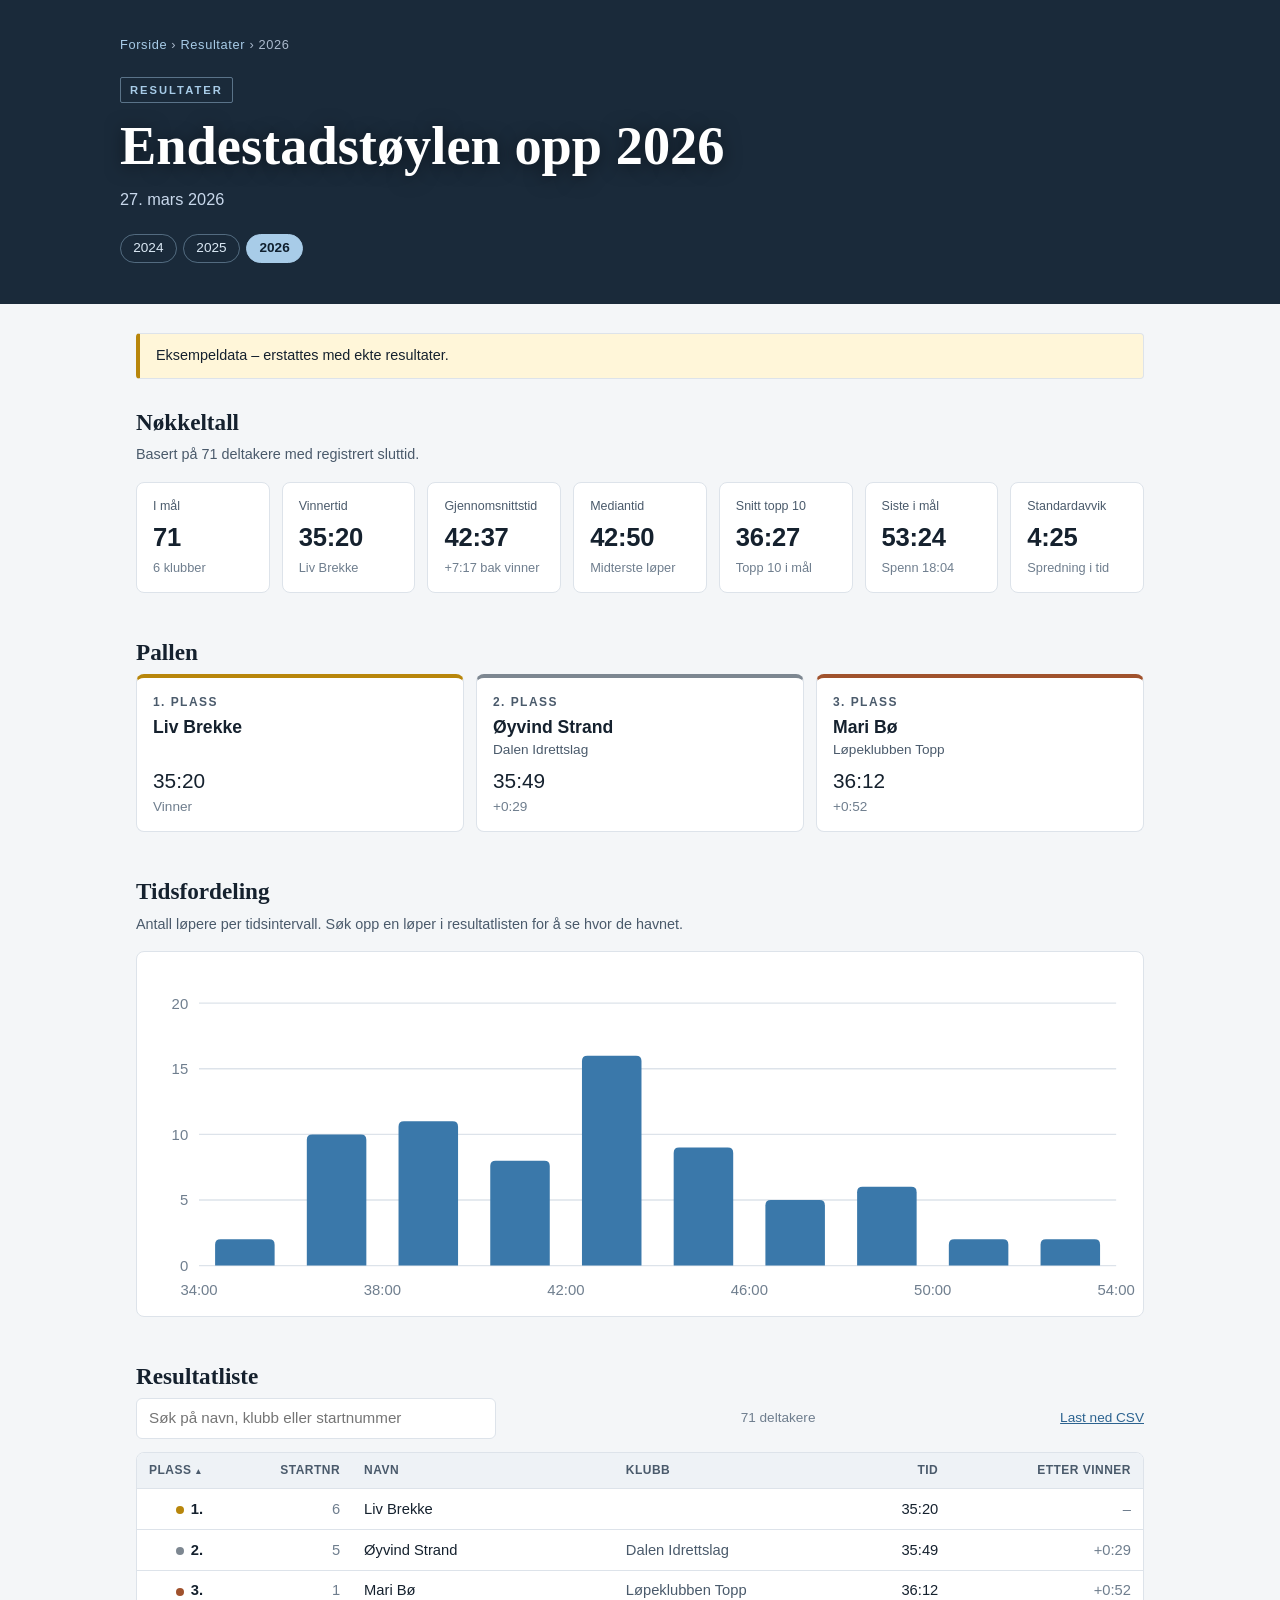
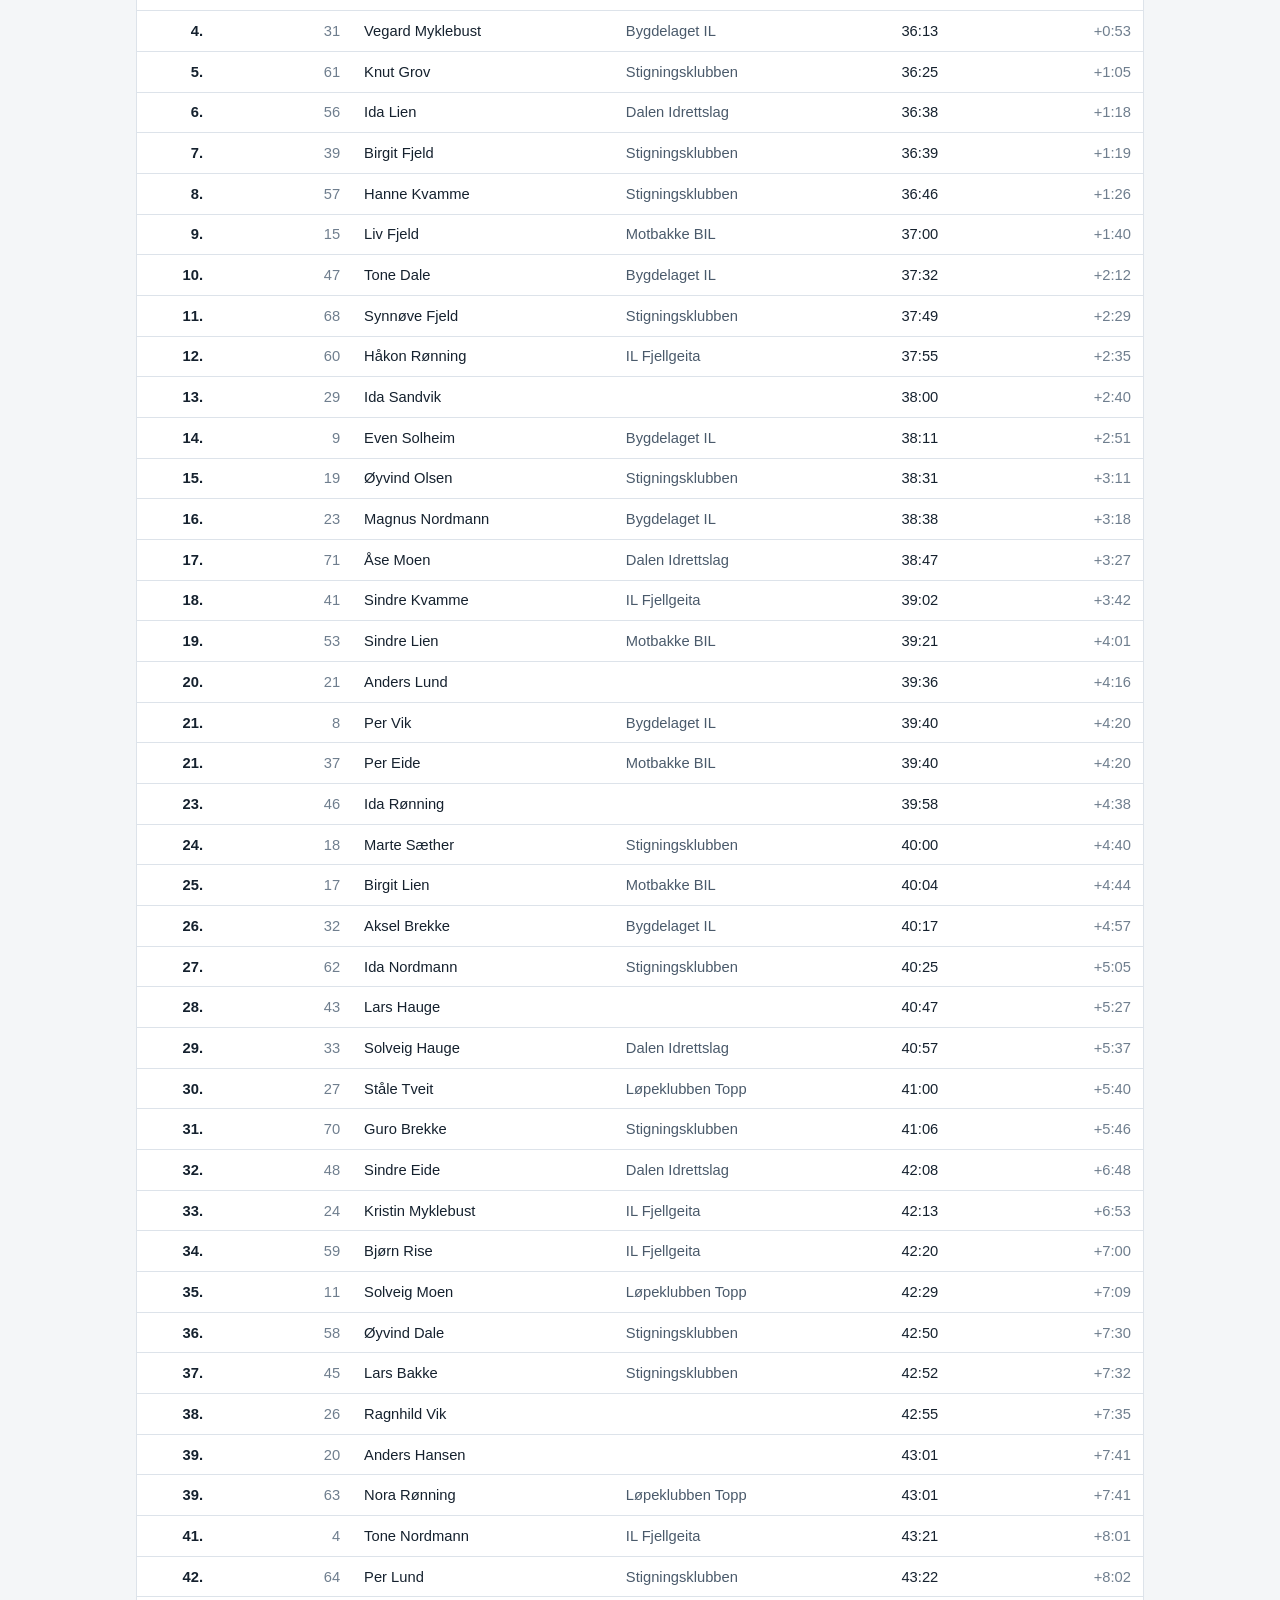
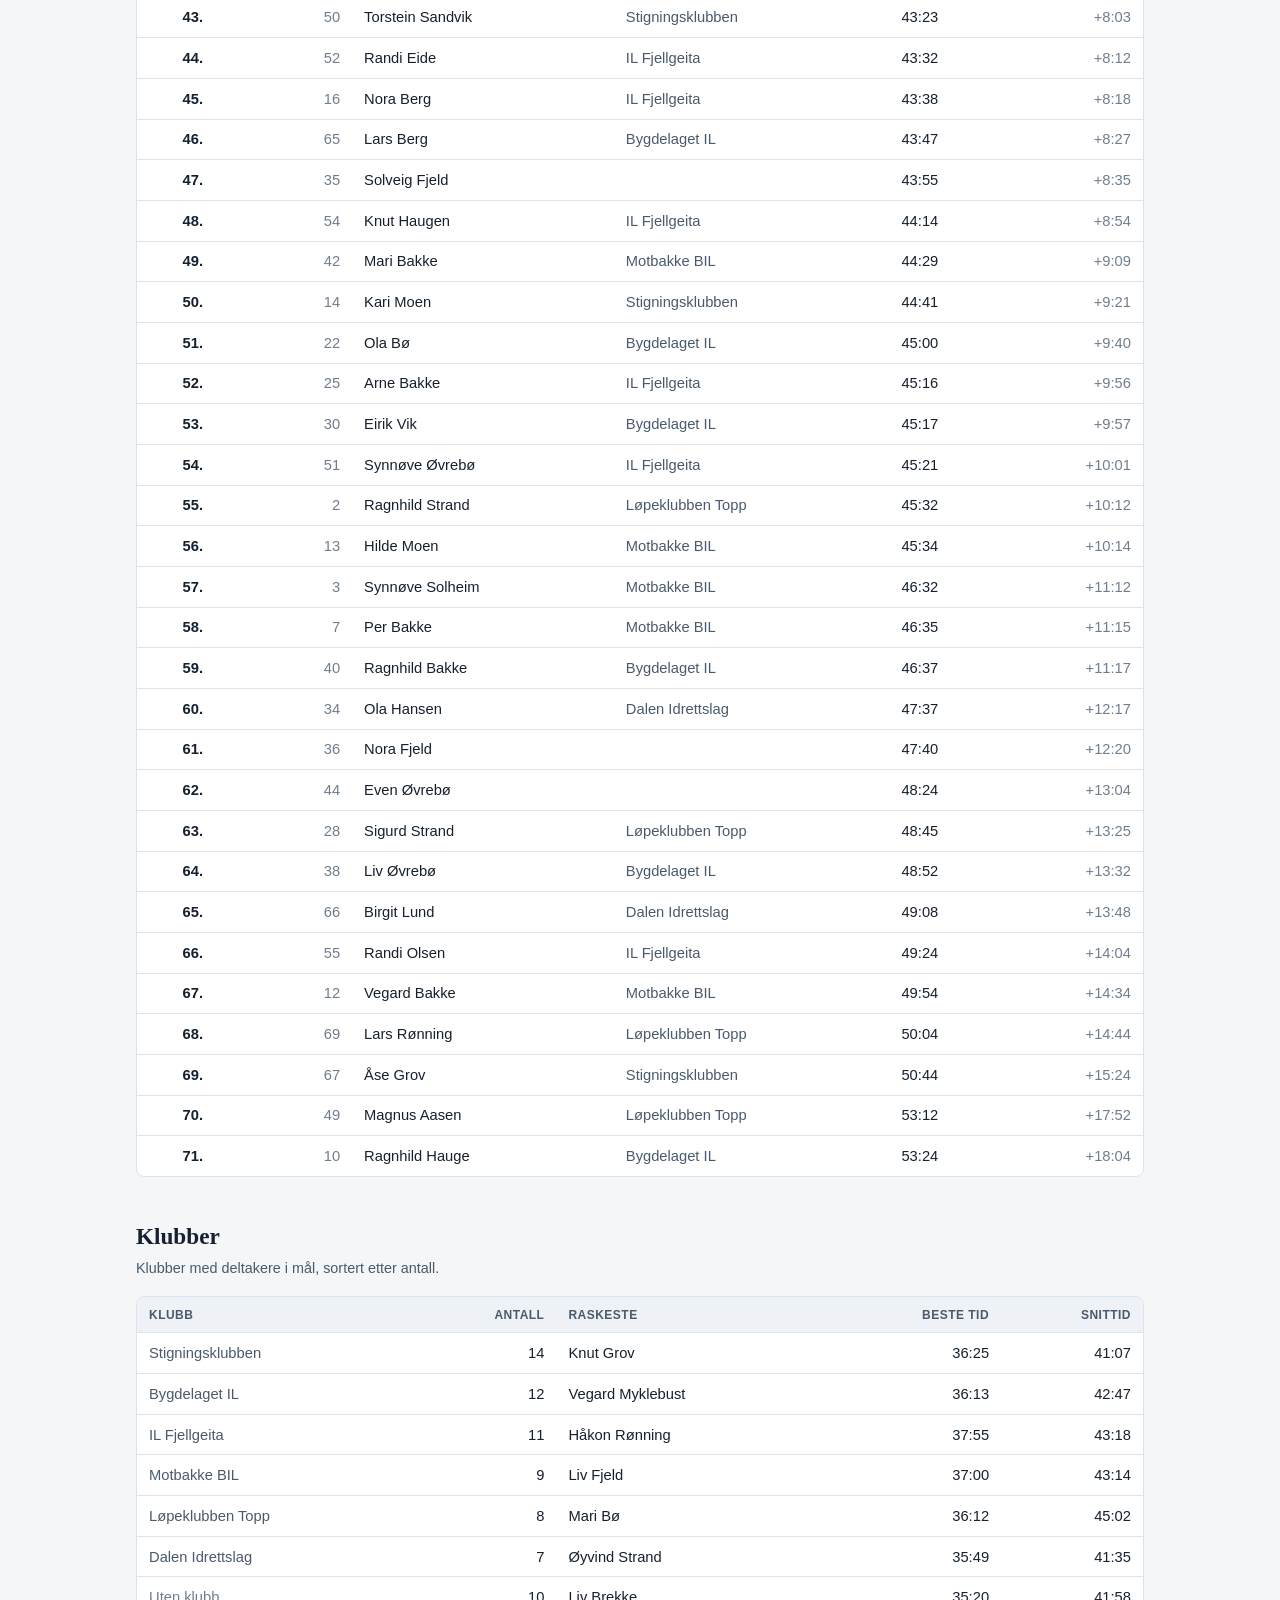
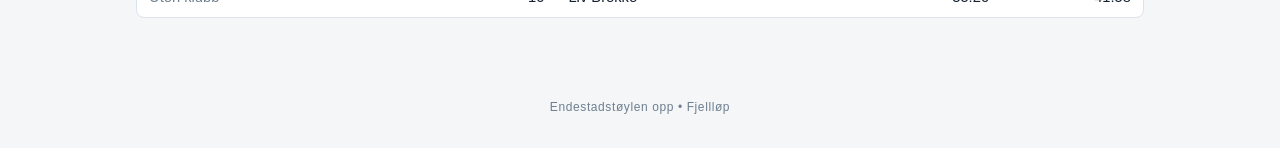
==== lop.html @ 448d1729 "Add results pages for previous races - resultater.html: overview of past races with course record, y" ====
<!DOCTYPE html>
<html lang="no">
<head>
  <meta charset="UTF-8" />
  <meta name="viewport" content="width=device-width, initial-scale=1.0" />
  <title>Resultater – Endestadstøylen opp</title>
  <link rel="stylesheet" href="assets/results.css" />
</head>
<body>

<header class="page-header">
  <div class="inner">
    <nav class="crumbs" aria-label="Brødsmuler">
      <a href="./">Forside</a> &rsaquo; <a href="resultater.html">Resultater</a> &rsaquo; <span id="crumb-year">…</span>
    </nav>
    <span class="badge">Resultater</span>
    <h1 id="race-title">Endestadstøylen opp</h1>
    <p class="lead" id="race-lead"></p>
    <nav class="year-nav" id="year-nav" aria-label="Velg år"></nav>
  </div>
</header>

<main id="main">
  <p class="loading">Laster resultater…</p>
</main>

<footer>Endestadstøylen opp &bull; Fjellløp</footer>

<script src="assets/results.js"></script>
<script>
(function () {
  'use strict';
  var R = Results, esc = R.esc;
  var main = document.getElementById('main');

  var params = new URLSearchParams(location.search);
  var wantedYear = params.get('ar');

  R.loadRaceIndex().then(function (races) {
    if (!races.length) throw new Error('Ingen løp er registrert i results/lop.csv.');

    // Uten gyldig ?ar= vises siste løp
    var race = races.filter(function (r) { return r.year === wantedYear; })[0] || races[0];
    renderHeader(race, races);

    return R.loadRace(race).then(function (data) { render(race, data); });
  }).catch(function (err) {
    main.innerHTML = '<div class="error"><strong>Kunne ikke vise resultatene.</strong><br>' + esc(err.message) + '</div>';
  });

  function renderHeader(race, races) {
    document.title = 'Resultater ' + race.year + ' – Endestadstøylen opp';
    document.getElementById('crumb-year').textContent = race.year;
    document.getElementById('race-title').textContent = 'Endestadstøylen opp ' + race.year;

    var lead = [R.formatDate(race.date)];
    if (race.distanceKm) lead.push(R.formatNumber(race.distanceKm, 1) + ' km');
    if (race.climbM) lead.push(R.formatNumber(race.climbM) + ' høydemeter');
    document.getElementById('race-lead').textContent = lead.filter(Boolean).join(' · ');

    document.getElementById('year-nav').innerHTML = races.slice().reverse().map(function (r) {
      return '<a href="lop.html?ar=' + encodeURIComponent(r.year) + '"' +
        (r === race ? ' aria-current="page"' : '') + '>' + esc(r.year) + '</a>';
    }).join('');
  }

  function render(race, data) {
    var s = data.stats, d = data.decimals;
    var html = '';

    if (race.note) html += '<p class="notice">' + esc(race.note) + '</p>';

    if (!data.finishers.length) {
      main.innerHTML = html + '<p class="error">Ingen gyldige sluttider funnet i ' + esc(race.file) + '.</p>';
      return;
    }

    /* Nøkkeltall */
    var tiles = [
      { label: 'I mål', value: R.formatNumber(s.finishers),
        detail: s.notFinished ? s.notFinished + ' ikke fullført' : s.clubs + ' klubber' },
      { label: 'Vinnertid', value: R.formatTime(s.fastest, d), detail: s.winner.name },
      { label: 'Gjennomsnittstid', value: R.formatTime(s.mean, 0),
        detail: race.distanceKm ? R.formatPace(s.mean, race.distanceKm) : '+' + R.formatTime(s.mean - s.fastest) + ' bak vinner' },
      { label: 'Mediantid', value: R.formatTime(s.median, 0), detail: 'Midterste løper' },
      { label: 'Snitt topp 10', value: R.formatTime(s.top10Mean, 0),
        detail: 'Topp ' + Math.min(10, s.finishers) + ' i mål' },
      { label: 'Siste i mål', value: R.formatTime(s.slowest, d),
        detail: 'Spenn ' + R.formatTime(s.slowest - s.fastest) }
    ];
    if (s.stdDev != null) {
      tiles.push({ label: 'Standardavvik', value: R.formatTime(s.stdDev, 0), detail: 'Spredning i tid' });
    }
    if (race.distanceKm) {
      tiles.push({ label: 'Vinnertempo', value: R.formatPace(s.fastest, race.distanceKm).replace(' /km', ''), detail: 'min per km' });
    }

    html += '<section aria-labelledby="h-stats"><h2 id="h-stats">Nøkkeltall</h2>' +
      '<p class="section-sub">Basert på ' + s.finishers + ' deltakere med registrert sluttid.</p>' +
      '<div class="tiles">' + tiles.map(function (t) {
        return '<div class="tile"><div class="tile-label">' + esc(t.label) + '</div>' +
          '<div class="tile-value">' + esc(t.value) + '</div>' +
          '<div class="tile-detail" title="' + esc(t.detail) + '">' + esc(t.detail) + '</div></div>';
      }).join('') + '</div></section>';

    /* Pallen */
    var podium = data.finishers.filter(function (f) { return f.place <= 3; });
    html += '<section aria-labelledby="h-podium"><h2 id="h-podium">Pallen</h2>' +
      '<div class="podium">' + podium.map(function (f) {
        return '<div class="podium-card medal-' + f.place + '">' +
          '<div class="pos">' + f.place + '. plass</div>' +
          '<div class="who">' + esc(f.name) + '</div>' +
          '<div class="club">' + (esc(f.club) || '&nbsp;') + '</div>' +
          '<div class="time">' + R.formatTime(f.seconds, d) + '</div>' +
          '<div class="gap">' + (f.gap ? R.formatGap(f.gap, d) : 'Vinner') + '</div></div>';
      }).join('') + '</div></section>';

    /* Tidsfordeling */
    html += '<section aria-labelledby="h-dist"><h2 id="h-dist">Tidsfordeling</h2>' +
      '<p class="section-sub">Antall løpere per tidsintervall. Søk opp en løper i resultatlisten for å se hvor de havnet.</p>' +
      '<div class="chart-card" id="chart"></div></section>';

    /* Resultatliste */
    var paceCol = !!race.distanceKm;
    html += '<section aria-labelledby="h-results"><h2 id="h-results">Resultatliste</h2>' +
      '<div class="toolbar">' +
        '<input type="search" class="search" id="search" placeholder="Søk på navn, klubb eller startnummer" aria-label="Søk i resultatlisten">' +
        '<span class="count" id="count"></span>' +
        '<a class="download" href="' + esc(race.file) + '" download>Last ned CSV</a>' +
      '</div>' +
      '<div class="table-wrap"><table id="results-table"><thead><tr>' +
        th('place', 'Plass', 'num') +
        th('bib', 'Startnr', 'num hide-sm') +
        th('name', 'Navn') +
        th('club', 'Klubb') +
        th('seconds', 'Tid', 'num') +
        '<th class="num hide-sm" scope="col">Etter vinner</th>' +
        (paceCol ? '<th class="num hide-sm" scope="col">Tempo</th>' : '') +
      '</tr></thead><tbody></tbody></table></div></section>';

    /* Klubber */
    var clubs = data.clubs.filter(function (c) { return c.club; });
    if (clubs.length) {
      html += '<section aria-labelledby="h-clubs"><h2 id="h-clubs">Klubber</h2>' +
        '<p class="section-sub">Klubber med deltakere i mål, sortert etter antall.</p>' +
        '<div class="table-wrap"><table><thead><tr>' +
          '<th scope="col">Klubb</th><th class="num" scope="col">Antall</th>' +
          '<th scope="col" class="hide-sm">Raskeste</th><th class="num" scope="col">Beste tid</th>' +
          '<th class="num hide-sm" scope="col">Snittid</th>' +
        '</tr></thead><tbody>' + data.clubs.map(function (c) {
          return '<tr><td class="club">' + (c.club ? esc(c.club) : '<span class="muted">Uten klubb</span>') + '</td>' +
            '<td class="num">' + c.count + '</td>' +
            '<td class="hide-sm">' + esc(c.bestName) + '</td>' +
            '<td class="num">' + R.formatTime(c.best, d) + '</td>' +
            '<td class="num hide-sm">' + R.formatTime(c.mean, 0) + '</td></tr>';
        }).join('') + '</tbody></table></div></section>';
    }

    main.innerHTML = html;

    var chart = drawHistogram(document.getElementById('chart'), data);
    setupTable(data, paceCol ? race.distanceKm : null, chart);
  }

  function th(key, label, cls) {
    return '<th scope="col" data-sort="' + key + '"' + (cls ? ' class="' + cls + '"' : '') +
      (key === 'place' ? ' aria-sort="ascending"' : '') + '><button type="button">' + label + '</button></th>';
  }

  /* ── Resultattabell med søk og sortering ── */
  function setupTable(data, km, chart) {
    var table = document.getElementById('results-table');
    var tbody = table.querySelector('tbody');
    var search = document.getElementById('search');
    var count = document.getElementById('count');
    var d = data.decimals;
    var sortKey = 'place', sortDir = 1;

    var all = data.finishers.concat(data.others);

    function compare(a, b) {
      // Ikke fullførte havner alltid nederst
      if (!a.place !== !b.place) return a.place ? -1 : 1;
      var va = a[sortKey], vb = b[sortKey];
      if (sortKey === 'bib') { va = parseInt(va, 10) || Infinity; vb = parseInt(vb, 10) || Infinity; }
      if (typeof va === 'string') return sortDir * va.localeCompare(vb, 'nb');
      if (va == null) return 1;
      if (vb == null) return -1;
      return sortDir * (va - vb) || (a.place - b.place);
    }

    function row(f) {
      var finished = f.place != null;
      var cls = finished ? (f.place <= 3 ? 'top3 medal-' + f.place : '') : 'dnf';
      return '<tr class="' + cls + '">' +
        '<td class="num place">' + (finished ? f.place + '.' : '–') + '</td>' +
        '<td class="num hide-sm muted">' + esc(f.bib) + '</td>' +
        '<td class="name">' + esc(f.name) + '</td>' +
        '<td class="club">' + esc(f.club) + '</td>' +
        '<td class="num">' + (finished ? R.formatTime(f.seconds, d) : esc(f.status)) + '</td>' +
        '<td class="num hide-sm muted">' + (finished ? R.formatGap(f.gap, d) : '') + '</td>' +
        (km ? '<td class="num hide-sm muted">' + (finished ? R.formatPace(f.seconds, km) : '') + '</td>' : '') +
        '</tr>';
    }

    function update() {
      var q = search.value.trim().toLowerCase();
      var rows = all.filter(function (f) {
        return !q || f.name.toLowerCase().indexOf(q) >= 0 ||
          f.club.toLowerCase().indexOf(q) >= 0 || f.bib.toLowerCase() === q;
      }).sort(compare);

      tbody.innerHTML = rows.length ? rows.map(row).join('') :
        '<tr class="empty-row"><td colspan="' + (km ? 7 : 6) + '">Ingen treff på «' + esc(search.value) + '»</td></tr>';
      count.textContent = q ? rows.length + ' av ' + all.length + ' deltakere' : all.length + ' deltakere';

      // Marker løperen i histogrammet når søket treffer én person i mål
      var hit = rows.filter(function (f) { return f.place != null; });
      chart.mark(q && hit.length === 1 ? hit[0] : null);
    }

    table.querySelectorAll('th[data-sort] button').forEach(function (btn) {
      btn.addEventListener('click', function () {
        var key = btn.parentNode.getAttribute('data-sort');
        sortDir = key === sortKey ? -sortDir : 1;
        sortKey = key;
        table.querySelectorAll('th[data-sort]').forEach(function (h) { h.removeAttribute('aria-sort'); });
        btn.parentNode.setAttribute('aria-sort', sortDir === 1 ? 'ascending' : 'descending');
        update();
      });
    });
    search.addEventListener('input', update);
    update();
  }

  /* ── Histogram (inline SVG) ── */
  function drawHistogram(container, data) {
    var times = data.finishers.map(function (f) { return f.seconds; });
    var h = R.histogram(times);
    var bins = h.bins;

    // Tegn i faktisk bredde, så teksten har lesbar størrelse også på mobil
    var W = Math.max(300, Math.min(720, container.clientWidth - 32));
    var H = W < 500 ? 200 : 250, m = { top: 26, right: 8, bottom: 30, left: 34 };
    var pw = W - m.left - m.right, ph = H - m.top - m.bottom;
    var maxCount = Math.max.apply(null, bins.map(function (b) { return b.count; }));

    // Runde y-verdier
    var step = maxCount <= 5 ? 1 : maxCount <= 12 ? 2 : maxCount <= 30 ? 5 : 10;
    var yMax = Math.ceil(maxCount / step) * step;
    var band = pw / bins.length;
    var barW = Math.max(4, Math.min(band - 2, 44));
    var x0 = h.bins[0].from, x1 = h.bins[bins.length - 1].to;

    function y(v) { return m.top + ph - (v / yMax) * ph; }
    function xTime(t) { return m.left + ((t - x0) / (x1 - x0)) * pw; }

    var svg = '<svg viewBox="0 0 ' + W + ' ' + H + '" role="img" aria-label="Histogram over sluttider">';
    svg += '<g class="grid">';
    for (var v = 0; v <= yMax; v += step) {
      svg += '<line x1="' + m.left + '" x2="' + (W - m.right) + '" y1="' + y(v) + '" y2="' + y(v) + '"/>';
    }
    svg += '</g><g class="axis">';
    for (v = 0; v <= yMax; v += step) {
      svg += '<text x="' + (m.left - 8) + '" y="' + (y(v) + 4) + '" text-anchor="end">' + v + '</text>';
    }
    // Hver n-te grense på x-aksen, så etikettene ikke kolliderer
    var every = Math.ceil(bins.length / (W < 500 ? 4 : 8));
    for (var i = 0; i <= bins.length; i += every) {
      var t = x0 + i * h.width;
      svg += '<text x="' + xTime(t) + '" y="' + (H - 8) + '" text-anchor="middle">' + R.formatTime(t) + '</text>';
    }
    svg += '</g><g>';

    bins.forEach(function (b, idx) {
      var cx = m.left + band * idx + band / 2;
      var bx = cx - barW / 2;
      var hitAttrs = 'class="hit" x="' + (m.left + band * idx) + '" y="' + m.top + '" width="' + band + '" height="' + ph + '"' +
        ' data-idx="' + idx + '" tabindex="0" aria-label="' + R.formatTime(b.from) + '–' + R.formatTime(b.to) + ': ' + b.count + ' løpere"';
      var bar = '';
      if (b.count) {
        var top = y(b.count), bottom = y(0), r = Math.min(4, barW / 2, bottom - top);
        bar = '<path class="bar" data-idx="' + idx + '" d="M' + bx + ',' + bottom + 'V' + (top + r) +
          'Q' + bx + ',' + top + ' ' + (bx + r) + ',' + top + 'H' + (bx + barW - r) +
          'Q' + (bx + barW) + ',' + top + ' ' + (bx + barW) + ',' + (top + r) + 'V' + bottom + 'Z"/>';
      }
      svg += '<rect ' + hitAttrs + '/>' + bar;
    });
    svg += '</g><g id="marker"></g></svg><div class="tooltip" id="tip"></div>';
    container.innerHTML = svg;

    var svgEl = container.querySelector('svg');
    var tip = container.querySelector('#tip');

    function showTip(el) {
      var b = bins[+el.getAttribute('data-idx')];
      var bar = container.querySelector('.bar[data-idx="' + el.getAttribute('data-idx') + '"]');
      container.querySelectorAll('.bar.active').forEach(function (a) { a.classList.remove('active'); });
      if (bar) bar.classList.add('active');
      var svgBox = svgEl.getBoundingClientRect(), boxC = container.getBoundingClientRect();
      var scale = svgBox.width / W;
      var idx = +el.getAttribute('data-idx');
      tip.style.left = (svgBox.left - boxC.left + (m.left + band * idx + band / 2) * scale) + 'px';
      tip.style.top = (svgBox.top - boxC.top + y(b.count) * scale) + 'px';
      tip.innerHTML = '<strong>' + b.count + ' løper' + (b.count === 1 ? '' : 'e') + '</strong> · ' +
        R.formatTime(b.from) + '–' + R.formatTime(b.to);
      tip.classList.add('show');
    }
    function hideTip() {
      tip.classList.remove('show');
      container.querySelectorAll('.bar.active').forEach(function (a) { a.classList.remove('active'); });
    }
    container.querySelectorAll('.hit').forEach(function (el) {
      el.addEventListener('mouseenter', function () { showTip(el); });
      el.addEventListener('focus', function () { showTip(el); });
      el.addEventListener('mouseleave', hideTip);
      el.addEventListener('blur', hideTip);
    });

    return {
      mark: function (runner) {
        var g = container.querySelector('#marker');
        if (!runner) { g.innerHTML = ''; return; }
        var x = xTime(runner.seconds);
        var anchor = x > W / 2 ? 'end' : 'start';
        var dx = anchor === 'end' ? -6 : 6;
        g.innerHTML = '<line class="you" x1="' + x + '" x2="' + x + '" y1="' + (m.top - 14) + '" y2="' + (m.top + ph) + '"/>' +
          '<text class="you-label" x="' + (x + dx) + '" y="' + (m.top - 4) + '" text-anchor="' + anchor + '">' +
          esc(runner.name) + ' – ' + R.formatTime(runner.seconds, data.decimals) + ' (' + runner.place + '.)</text>';
      }
    };
  }
})();
</script>
</body>
</html>
---- assets/results.css ----
/* Endestadstøylen opp – stil for resultatsidene */

:root {
  --bg: #f4f6f8;
  --surface: #ffffff;
  --surface-2: #eef2f6;
  --border: #dde3ea;
  --ink: #15212e;
  --ink-2: #4a5a6b;
  --ink-3: #6f7e8e;
  --accent: #2c6390;
  --accent-soft: #e3edf6;
  --bar: #3a78aa;
  --bar-hover: #1f5580;
  --highlight: #fff6d9;
  --gold: #b8860b;
  --silver: #7d8791;
  --bronze: #a0522d;
  --header-bg: #1a2a3a;
  --sans: 'Helvetica Neue', Arial, sans-serif;
  --serif: Georgia, 'Times New Roman', serif;
}

@media (prefers-color-scheme: dark) {
  :root:not([data-theme="light"]) {
    --bg: #0f1822;
    --surface: #16222f;
    --surface-2: #1c2a39;
    --border: #2a3a4b;
    --ink: #e8eef5;
    --ink-2: #aebccb;
    --ink-3: #8595a6;
    --accent: #8fc0e6;
    --accent-soft: #1f3447;
    --bar: #5b9bcf;
    --bar-hover: #9ccaf0;
    --highlight: #3a3420;
    --gold: #e0b44c;
    --silver: #b3bcc6;
    --bronze: #d08a5c;
  }
}

*, *::before, *::after { box-sizing: border-box; margin: 0; padding: 0; }

body {
  background: var(--bg);
  color: var(--ink);
  font-family: var(--sans);
  line-height: 1.5;
  -webkit-font-smoothing: antialiased;
}

a { color: var(--accent); }

/* ── Topp ── */
.page-header {
  position: relative;
  background-color: var(--header-bg);
  color: #fff;
  padding: 2.2rem 1rem 2.6rem;
  overflow: hidden;
}
.page-header::before {
  content: '';
  position: absolute;
  inset: 0;
  background: url('https://images.unsplash.com/photo-1531366936337-7c912a4589a7?auto=format&fit=crop&w=1600&q=70') center 40% / cover no-repeat;
  filter: brightness(0.45) saturate(0.85);
}
.page-header > * { position: relative; }
.page-header .inner { max-width: 1040px; margin: 0 auto; }

.crumbs {
  font-size: 0.8rem;
  letter-spacing: 0.05em;
  margin-bottom: 1.4rem;
  color: rgba(220, 235, 255, 0.75);
}
.crumbs a { color: #a8cce8; text-decoration: none; }
.crumbs a:hover { text-decoration: underline; }

.badge {
  display: inline-block;
  font-size: 0.7rem;
  font-weight: 700;
  letter-spacing: 0.18em;
  text-transform: uppercase;
  color: #a8cce8;
  border: 1px solid rgba(168, 204, 232, 0.45);
  border-radius: 2px;
  padding: 0.3em 0.8em;
  margin-bottom: 0.9rem;
}
.page-header h1 {
  font-family: var(--serif);
  font-size: clamp(2rem, 5.5vw, 3.4rem);
  line-height: 1.1;
  text-shadow: 0 2px 18px rgba(0, 0, 0, 0.5);
}
.page-header .lead {
  margin-top: 0.6rem;
  color: rgba(220, 235, 255, 0.9);
  font-size: 1.02rem;
}

.year-nav {
  display: flex;
  flex-wrap: wrap;
  gap: 0.4rem;
  margin-top: 1.4rem;
}
.year-nav a {
  font-size: 0.85rem;
  color: #dbe9f5;
  text-decoration: none;
  border: 1px solid rgba(168, 204, 232, 0.4);
  border-radius: 999px;
  padding: 0.25em 0.9em;
}
.year-nav a:hover { background: rgba(168, 204, 232, 0.15); }
.year-nav a[aria-current="page"] { background: #a8cce8; color: #10202f; border-color: #a8cce8; font-weight: 600; }

/* ── Innhold ── */
main { max-width: 1040px; margin: 0 auto; padding: 1.8rem 1rem 3rem; }

section + section { margin-top: 2.6rem; }

h2 {
  font-family: var(--serif);
  font-size: 1.45rem;
  margin-bottom: 0.3rem;
}
.section-sub { color: var(--ink-2); font-size: 0.9rem; margin-bottom: 1rem; }

.notice {
  background: var(--highlight);
  border: 1px solid var(--border);
  border-left: 4px solid var(--gold);
  padding: 0.7rem 1rem;
  border-radius: 4px;
  font-size: 0.9rem;
  margin-bottom: 1.6rem;
}
.error {
  background: var(--surface);
  border: 1px solid var(--border);
  border-left: 4px solid #c0392b;
  padding: 1rem;
  border-radius: 4px;
}
.loading { color: var(--ink-3); }

/* ── Statistikk-fliser ── */
.tiles {
  display: grid;
  grid-template-columns: repeat(auto-fit, minmax(128px, 1fr));
  gap: 0.75rem;
}
.tile {
  background: var(--surface);
  border: 1px solid var(--border);
  border-radius: 8px;
  padding: 0.9rem 1rem;
  min-width: 0;
}
.tile-label { font-size: 0.78rem; color: var(--ink-2); }
.tile-value {
  font-size: 1.6rem;
  font-weight: 600;
  letter-spacing: -0.01em;
  margin-top: 0.15rem;
  font-variant-numeric: tabular-nums;
}
.tile-detail {
  font-size: 0.8rem;
  color: var(--ink-3);
  margin-top: 0.1rem;
  overflow: hidden;
  text-overflow: ellipsis;
  white-space: nowrap;
}

/* ── Pallen ── */
.podium {
  display: grid;
  grid-template-columns: repeat(auto-fit, minmax(200px, 1fr));
  gap: 0.75rem;
}
.podium-card {
  background: var(--surface);
  border: 1px solid var(--border);
  border-top: 4px solid var(--medal);
  border-radius: 8px;
  padding: 0.9rem 1rem;
}
.podium-card .pos { font-size: 0.75rem; font-weight: 700; letter-spacing: 0.12em; text-transform: uppercase; color: var(--ink-2); }
.podium-card .who { font-size: 1.1rem; font-weight: 600; margin-top: 0.2rem; }
.podium-card .club { font-size: 0.85rem; color: var(--ink-2); }
.podium-card .time { font-size: 1.3rem; font-variant-numeric: tabular-nums; margin-top: 0.3rem; }
.podium-card .gap { font-size: 0.85rem; color: var(--ink-3); font-variant-numeric: tabular-nums; }
.medal-1 { --medal: var(--gold); }
.medal-2 { --medal: var(--silver); }
.medal-3 { --medal: var(--bronze); }

/* ── Histogram ── */
.chart-card {
  background: var(--surface);
  border: 1px solid var(--border);
  border-radius: 8px;
  padding: 1rem 1rem 0.6rem;
  position: relative;
}
.chart-card svg { display: block; width: 100%; height: auto; overflow: visible; }
.chart-card .grid line { stroke: var(--border); stroke-width: 1; }
.chart-card .axis text { fill: var(--ink-3); font-size: 11px; font-family: var(--sans); }
.chart-card .bar { fill: var(--bar); }
.chart-card .hit:hover + .bar, .chart-card .bar.active { fill: var(--bar-hover); }
.chart-card .hit { fill: transparent; cursor: default; }
.chart-card .value-label { fill: var(--ink-2); font-size: 11px; font-family: var(--sans); text-anchor: middle; }
.chart-card .you { stroke: var(--gold); stroke-width: 2; }
.chart-card .you-label { fill: var(--ink); font-size: 11px; font-weight: 600; font-family: var(--sans); }

.tooltip {
  position: absolute;
  pointer-events: none;
  background: var(--ink);
  color: var(--bg);
  font-size: 0.8rem;
  padding: 0.35rem 0.6rem;
  border-radius: 4px;
  white-space: nowrap;
  transform: translate(-50%, calc(-100% - 8px));
  opacity: 0;
  transition: opacity 0.1s;
}
.tooltip.show { opacity: 1; }

/* ── Tabeller ── */
.toolbar {
  display: flex;
  flex-wrap: wrap;
  gap: 0.6rem;
  align-items: center;
  justify-content: space-between;
  margin-bottom: 0.8rem;
}
.search {
  flex: 1 1 240px;
  max-width: 360px;
  font: inherit;
  font-size: 0.95rem;
  padding: 0.5rem 0.75rem;
  border: 1px solid var(--border);
  border-radius: 6px;
  background: var(--surface);
  color: var(--ink);
}
.search:focus { outline: 2px solid var(--accent); outline-offset: 1px; }
.toolbar .count { font-size: 0.85rem; color: var(--ink-3); }
.toolbar a.download { font-size: 0.85rem; }

.table-wrap {
  overflow-x: auto;
  background: var(--surface);
  border: 1px solid var(--border);
  border-radius: 8px;
}
table { width: 100%; border-collapse: collapse; font-size: 0.92rem; }
th, td { padding: 0.55rem 0.75rem; text-align: left; white-space: nowrap; }
thead th {
  font-size: 0.75rem;
  font-weight: 600;
  letter-spacing: 0.04em;
  text-transform: uppercase;
  color: var(--ink-2);
  background: var(--surface-2);
  border-bottom: 1px solid var(--border);
  position: sticky;
  top: 0;
}
thead th button {
  all: unset;
  cursor: pointer;
}
thead th button:focus-visible { outline: 2px solid var(--accent); }
thead th[aria-sort="ascending"] button::after { content: ' ▲'; font-size: 0.7em; }
thead th[aria-sort="descending"] button::after { content: ' ▼'; font-size: 0.7em; }
tbody tr + tr td { border-top: 1px solid var(--border); }
tbody tr:hover td { background: var(--surface-2); }
td.num, th.num { text-align: right; font-variant-numeric: tabular-nums; }
td.place { font-weight: 600; width: 3.5rem; }
td.name { font-weight: 500; white-space: normal; min-width: 10rem; }
td.club { color: var(--ink-2); white-space: normal; min-width: 8rem; }
td.muted, .muted { color: var(--ink-3); }
tr.dnf td { color: var(--ink-3); }
tr.top3 td.place::before {
  content: '';
  display: inline-block;
  width: 8px; height: 8px;
  border-radius: 50%;
  background: var(--medal);
  margin-right: 0.4rem;
  vertical-align: middle;
}
.empty-row td { text-align: center; color: var(--ink-3); padding: 1.5rem; }

/* ── Løpskort på oversikten ── */
.race-list {
  display: grid;
  grid-template-columns: repeat(auto-fill, minmax(280px, 1fr));
  gap: 1rem;
}
.race-card {
  display: block;
  background: var(--surface);
  border: 1px solid var(--border);
  border-radius: 10px;
  padding: 1.2rem 1.2rem 1rem;
  text-decoration: none;
  color: inherit;
  transition: border-color 0.15s, transform 0.15s;
}
.race-card:hover, .race-card:focus-visible { border-color: var(--accent); transform: translateY(-2px); }
.race-card .year { font-family: var(--serif); font-size: 2rem; font-weight: 700; line-height: 1; }
.race-card .date { font-size: 0.85rem; color: var(--ink-2); margin-top: 0.25rem; }
.race-card dl {
  display: grid;
  grid-template-columns: auto 1fr;
  gap: 0.25rem 0.9rem;
  margin-top: 1rem;
  font-size: 0.9rem;
}
.race-card dt { color: var(--ink-2); }
.race-card dd { font-variant-numeric: tabular-nums; text-align: right; overflow: hidden; text-overflow: ellipsis; white-space: nowrap; }
.race-card .cta { display: inline-block; margin-top: 1rem; font-size: 0.85rem; font-weight: 600; color: var(--accent); }
.tag { display: inline-block; font-size: 0.7rem; background: var(--highlight); border-radius: 3px; padding: 0.1em 0.5em; margin-left: 0.4rem; vertical-align: middle; font-family: var(--sans); font-weight: 600; }

.two-col { display: grid; grid-template-columns: 1fr; gap: 2.6rem; }

footer {
  text-align: center;
  font-size: 0.75rem;
  color: var(--ink-3);
  padding: 2rem 1rem;
  letter-spacing: 0.05em;
}

@media (max-width: 600px) {
  th, td { padding: 0.5rem 0.55rem; }
  .hide-sm { display: none; }
  .tile-value { font-size: 1.35rem; }
}
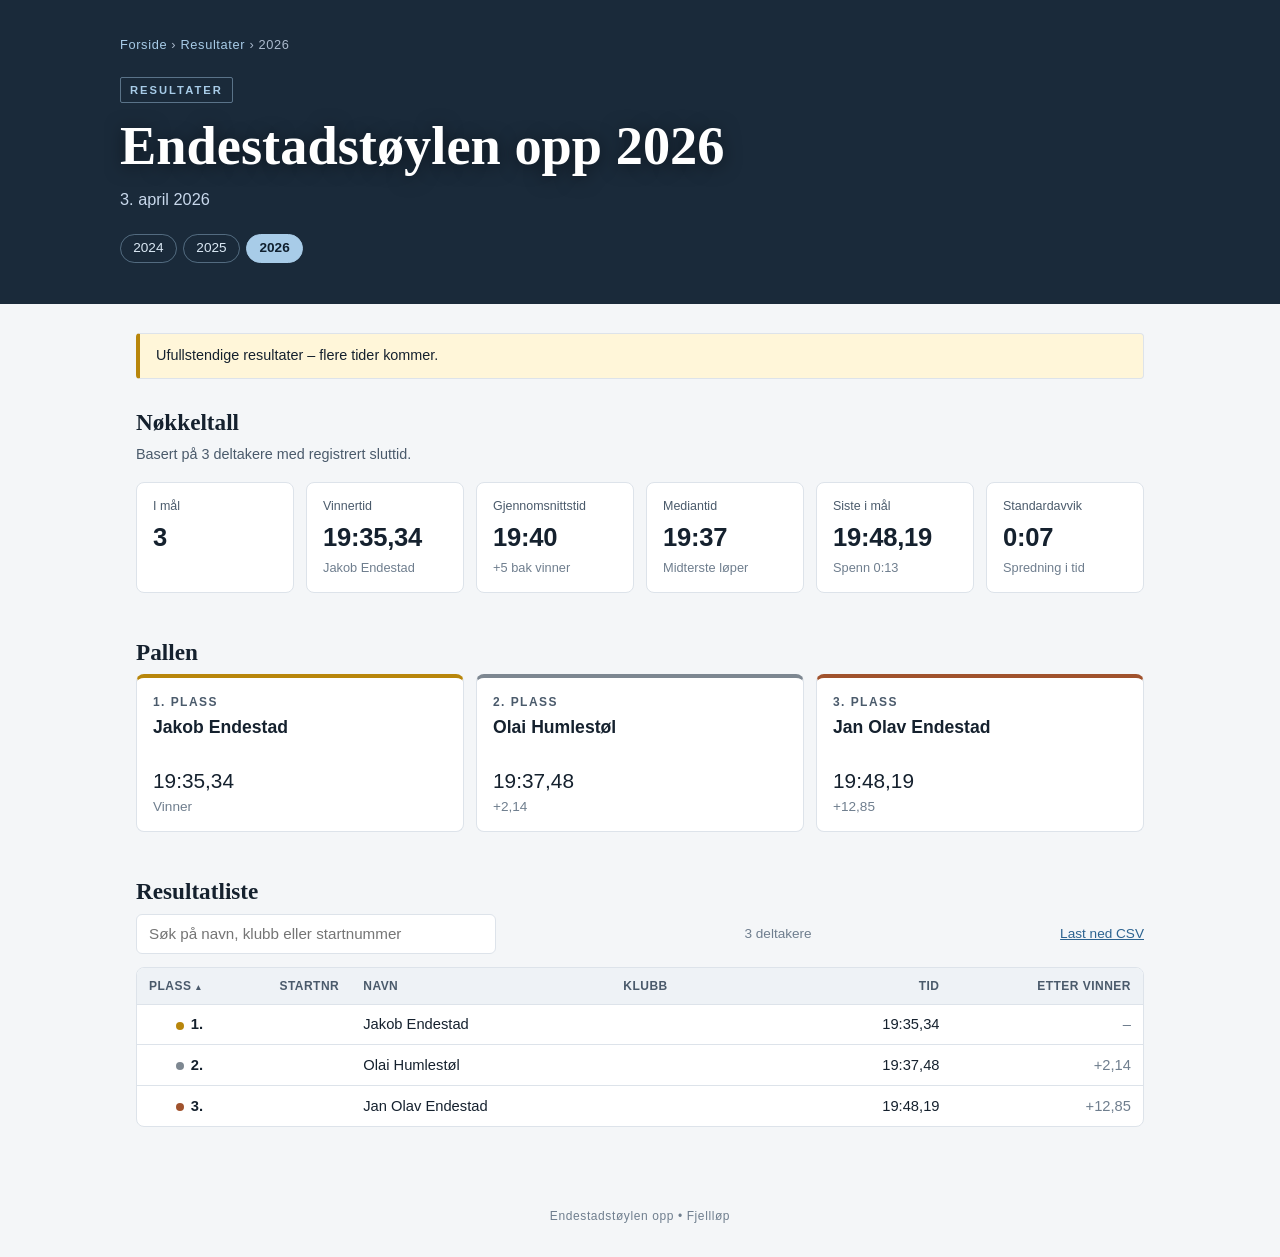
==== commit 87ccf066: "Add first 2026 results and support mm.ss,hh time format - results/2026.csv: first three finishers (m" ====
--- a/lop.html
+++ b/lop.html
@@ -78,16 +78,18 @@
     /* Nøkkeltall */
     var tiles = [
       { label: 'I mål', value: R.formatNumber(s.finishers),
-        detail: s.notFinished ? s.notFinished + ' ikke fullført' : s.clubs + ' klubber' },
+        detail: s.notFinished ? s.notFinished + ' ikke fullført' : s.clubs ? s.clubs + ' klubber' : '' },
       { label: 'Vinnertid', value: R.formatTime(s.fastest, d), detail: s.winner.name },
       { label: 'Gjennomsnittstid', value: R.formatTime(s.mean, 0),
-        detail: race.distanceKm ? R.formatPace(s.mean, race.distanceKm) : '+' + R.formatTime(s.mean - s.fastest) + ' bak vinner' },
+        detail: race.distanceKm ? R.formatPace(s.mean, race.distanceKm) : R.formatGap(s.mean - s.fastest, 0) + ' bak vinner' },
       { label: 'Mediantid', value: R.formatTime(s.median, 0), detail: 'Midterste løper' },
-      { label: 'Snitt topp 10', value: R.formatTime(s.top10Mean, 0),
-        detail: 'Topp ' + Math.min(10, s.finishers) + ' i mål' },
       { label: 'Siste i mål', value: R.formatTime(s.slowest, d),
         detail: 'Spenn ' + R.formatTime(s.slowest - s.fastest) }
     ];
+    // Topp 10-snitt er bare interessant når flere enn 10 er i mål
+    if (s.finishers > 10) {
+      tiles.splice(4, 0, { label: 'Snitt topp 10', value: R.formatTime(s.top10Mean, 0), detail: 'De 10 raskeste' });
+    }
     if (s.stdDev != null) {
       tiles.push({ label: 'Standardavvik', value: R.formatTime(s.stdDev, 0), detail: 'Spredning i tid' });
     }
@@ -115,8 +117,9 @@
           '<div class="gap">' + (f.gap ? R.formatGap(f.gap, d) : 'Vinner') + '</div></div>';
       }).join('') + '</div></section>';
 
-    /* Tidsfordeling */
-    html += '<section aria-labelledby="h-dist"><h2 id="h-dist">Tidsfordeling</h2>' +
+    /* Tidsfordeling – gir bare mening med en viss mengde løpere */
+    var showChart = s.finishers >= 10;
+    if (showChart) html += '<section aria-labelledby="h-dist"><h2 id="h-dist">Tidsfordeling</h2>' +
       '<p class="section-sub">Antall løpere per tidsintervall. Søk opp en løper i resultatlisten for å se hvor de havnet.</p>' +
       '<div class="chart-card" id="chart"></div></section>';
 
@@ -158,7 +161,7 @@
 
     main.innerHTML = html;
 
-    var chart = drawHistogram(document.getElementById('chart'), data);
+    var chart = showChart ? drawHistogram(document.getElementById('chart'), data) : { mark: function () {} };
     setupTable(data, paceCol ? race.distanceKm : null, chart);
   }
 
--- a/assets/results.css
+++ b/assets/results.css
@@ -333,6 +333,14 @@
 }
 .race-card dt { color: var(--ink-2); }
 .race-card dd { font-variant-numeric: tabular-nums; text-align: right; overflow: hidden; text-overflow: ellipsis; white-space: nowrap; }
+.race-card .card-note {
+  margin-top: 0.9rem;
+  font-size: 0.8rem;
+  background: var(--highlight);
+  border-left: 3px solid var(--gold);
+  padding: 0.35rem 0.6rem;
+  border-radius: 3px;
+}
 .race-card .cta { display: inline-block; margin-top: 1rem; font-size: 0.85rem; font-weight: 600; color: var(--accent); }
 .tag { display: inline-block; font-size: 0.7rem; background: var(--highlight); border-radius: 3px; padding: 0.1em 0.5em; margin-left: 0.4rem; vertical-align: middle; font-family: var(--sans); font-weight: 600; }
 
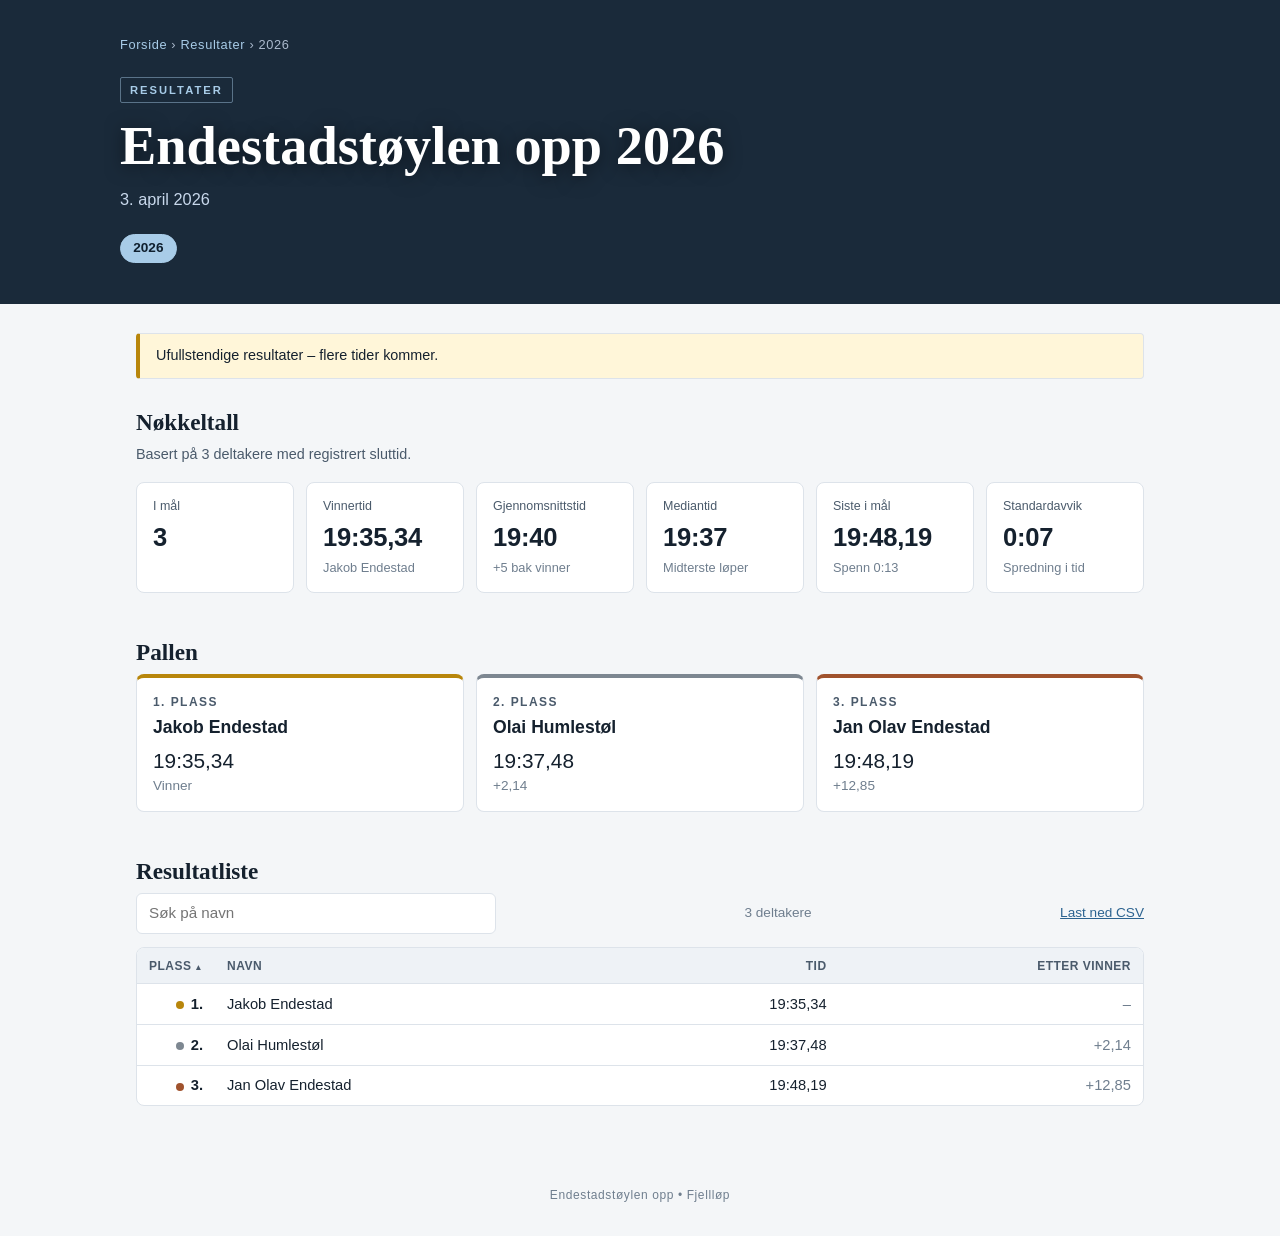
==== commit 353185a2: "Remove placeholder results; show only real race data - Delete sample 2024/2025 results and their ind" ====
--- a/lop.html
+++ b/lop.html
@@ -112,7 +112,7 @@
         return '<div class="podium-card medal-' + f.place + '">' +
           '<div class="pos">' + f.place + '. plass</div>' +
           '<div class="who">' + esc(f.name) + '</div>' +
-          '<div class="club">' + (esc(f.club) || '&nbsp;') + '</div>' +
+          (f.club ? '<div class="club">' + esc(f.club) + '</div>' : '') +
           '<div class="time">' + R.formatTime(f.seconds, d) + '</div>' +
           '<div class="gap">' + (f.gap ? R.formatGap(f.gap, d) : 'Vinner') + '</div></div>';
       }).join('') + '</div></section>';
@@ -125,17 +125,24 @@
 
     /* Resultatliste */
     var paceCol = !!race.distanceKm;
+    // Kolonner uten data i fila (f.eks. før klubb er registrert) skjules
+    var everyone = data.finishers.concat(data.others);
+    var cols = {
+      bib: everyone.some(function (f) { return f.bib; }),
+      club: everyone.some(function (f) { return f.club; }),
+      km: paceCol ? race.distanceKm : null
+    };
     html += '<section aria-labelledby="h-results"><h2 id="h-results">Resultatliste</h2>' +
       '<div class="toolbar">' +
-        '<input type="search" class="search" id="search" placeholder="Søk på navn, klubb eller startnummer" aria-label="Søk i resultatlisten">' +
+        '<input type="search" class="search" id="search" placeholder="Søk på navn' + (cols.club ? ', klubb' : '') + (cols.bib ? ' eller startnummer' : '') + '" aria-label="Søk i resultatlisten">' +
         '<span class="count" id="count"></span>' +
         '<a class="download" href="' + esc(race.file) + '" download>Last ned CSV</a>' +
       '</div>' +
       '<div class="table-wrap"><table id="results-table"><thead><tr>' +
         th('place', 'Plass', 'num') +
-        th('bib', 'Startnr', 'num hide-sm') +
+        (cols.bib ? th('bib', 'Startnr', 'num hide-sm') : '') +
         th('name', 'Navn') +
-        th('club', 'Klubb') +
+        (cols.club ? th('club', 'Klubb') : '') +
         th('seconds', 'Tid', 'num') +
         '<th class="num hide-sm" scope="col">Etter vinner</th>' +
         (paceCol ? '<th class="num hide-sm" scope="col">Tempo</th>' : '') +
@@ -162,7 +169,7 @@
     main.innerHTML = html;
 
     var chart = showChart ? drawHistogram(document.getElementById('chart'), data) : { mark: function () {} };
-    setupTable(data, paceCol ? race.distanceKm : null, chart);
+    setupTable(data, cols, chart);
   }
 
   function th(key, label, cls) {
@@ -171,7 +178,8 @@
   }
 
   /* ── Resultattabell med søk og sortering ── */
-  function setupTable(data, km, chart) {
+  function setupTable(data, cols, chart) {
+    var km = cols.km;
     var table = document.getElementById('results-table');
     var tbody = table.querySelector('tbody');
     var search = document.getElementById('search');
@@ -197,9 +205,9 @@
       var cls = finished ? (f.place <= 3 ? 'top3 medal-' + f.place : '') : 'dnf';
       return '<tr class="' + cls + '">' +
         '<td class="num place">' + (finished ? f.place + '.' : '–') + '</td>' +
-        '<td class="num hide-sm muted">' + esc(f.bib) + '</td>' +
+        (cols.bib ? '<td class="num hide-sm muted">' + esc(f.bib) + '</td>' : '') +
         '<td class="name">' + esc(f.name) + '</td>' +
-        '<td class="club">' + esc(f.club) + '</td>' +
+        (cols.club ? '<td class="club">' + esc(f.club) + '</td>' : '') +
         '<td class="num">' + (finished ? R.formatTime(f.seconds, d) : esc(f.status)) + '</td>' +
         '<td class="num hide-sm muted">' + (finished ? R.formatGap(f.gap, d) : '') + '</td>' +
         (km ? '<td class="num hide-sm muted">' + (finished ? R.formatPace(f.seconds, km) : '') + '</td>' : '') +
@@ -214,7 +222,7 @@
       }).sort(compare);
 
       tbody.innerHTML = rows.length ? rows.map(row).join('') :
-        '<tr class="empty-row"><td colspan="' + (km ? 7 : 6) + '">Ingen treff på «' + esc(search.value) + '»</td></tr>';
+        '<tr class="empty-row"><td colspan="' + table.querySelectorAll('thead th').length + '">Ingen treff på «' + esc(search.value) + '»</td></tr>';
       count.textContent = q ? rows.length + ' av ' + all.length + ' deltakere' : all.length + ' deltakere';
 
       // Marker løperen i histogrammet når søket treffer én person i mål
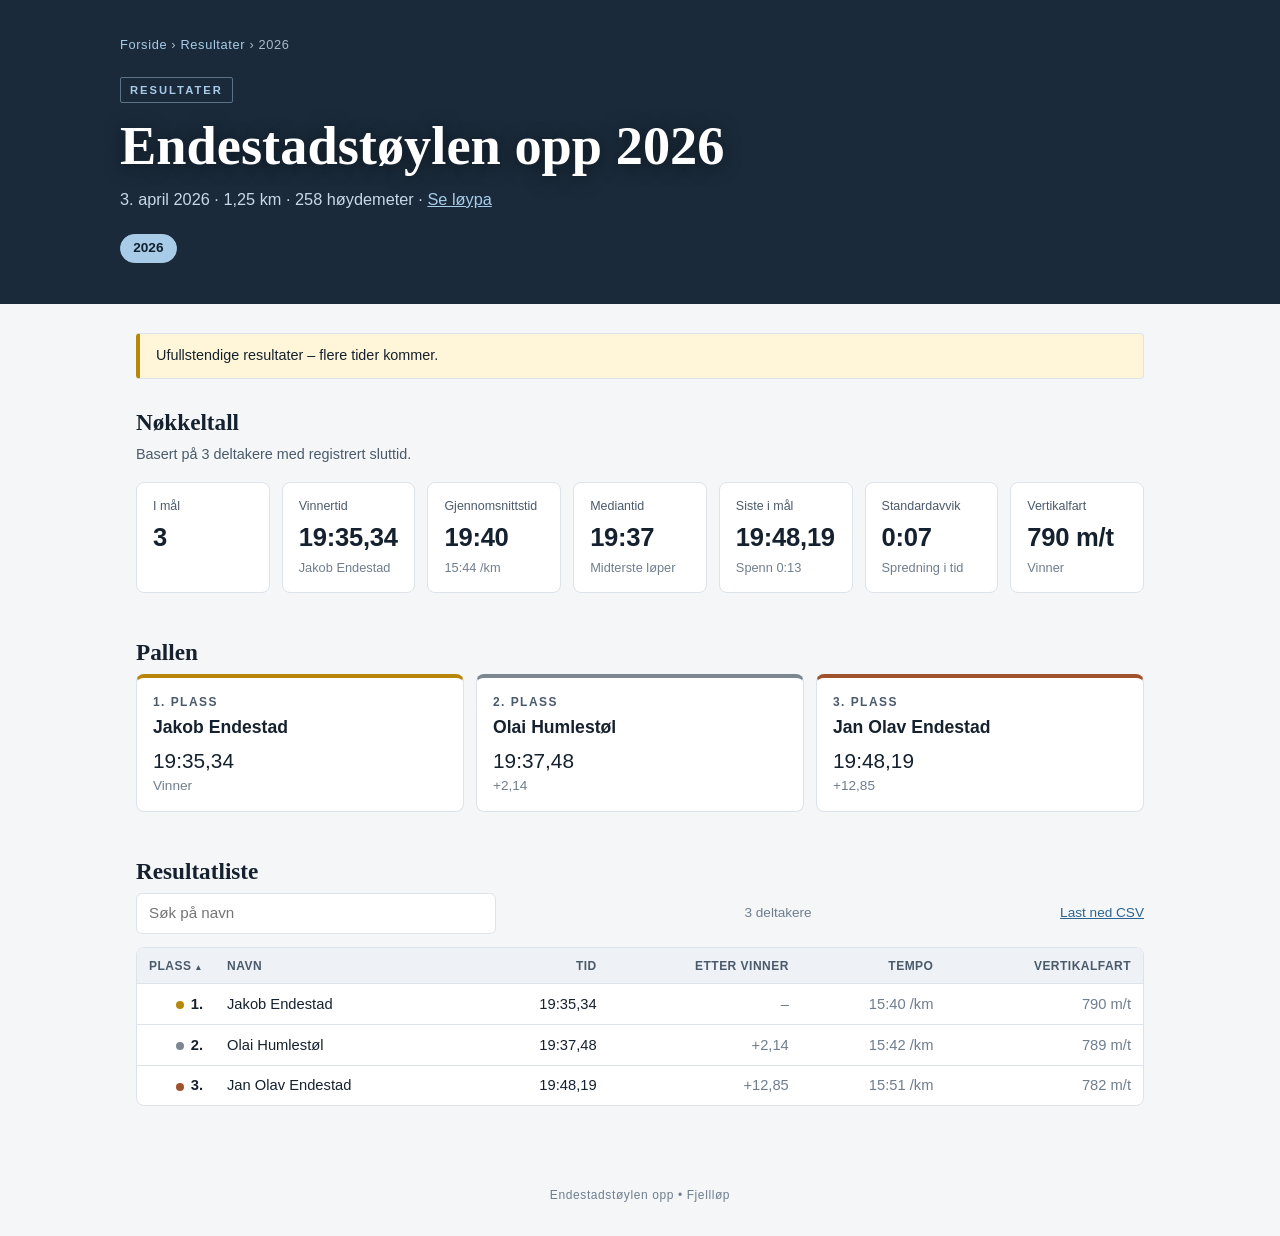
==== commit 1862c22c: "Add course page with map and elevation profile from GPX - loypa.html: course facts (distance, climb," ====
--- a/lop.html
+++ b/lop.html
@@ -54,9 +54,13 @@
     document.getElementById('race-title').textContent = 'Endestadstøylen opp ' + race.year;
 
     var lead = [R.formatDate(race.date)];
-    if (race.distanceKm) lead.push(R.formatNumber(race.distanceKm, 1) + ' km');
+    if (race.distanceKm) lead.push(R.formatNumber(race.distanceKm, race.distanceKm % 1 ? 2 : 0).replace(/(,\d)0$/, '$1') + ' km');
     if (race.climbM) lead.push(R.formatNumber(race.climbM) + ' høydemeter');
-    document.getElementById('race-lead').textContent = lead.filter(Boolean).join(' · ');
+    var leadEl = document.getElementById('race-lead');
+    leadEl.textContent = lead.filter(Boolean).join(' · ');
+    if (race.distanceKm || race.climbM) {
+      leadEl.insertAdjacentHTML('beforeend', ' · <a href="loypa.html" style="color:#a8cce8">Se løypa</a>');
+    }
 
     document.getElementById('year-nav').innerHTML = races.slice().reverse().map(function (r) {
       return '<a href="lop.html?ar=' + encodeURIComponent(r.year) + '"' +
@@ -93,7 +97,10 @@
     if (s.stdDev != null) {
       tiles.push({ label: 'Standardavvik', value: R.formatTime(s.stdDev, 0), detail: 'Spredning i tid' });
     }
-    if (race.distanceKm) {
+    // I bratte løp sier vertikalfart mer enn min/km, så da vises den i stedet
+    if (race.climbM) {
+      tiles.push({ label: 'Vertikalfart', value: R.formatVertical(s.fastest, race.climbM), detail: 'Vinner' });
+    } else if (race.distanceKm) {
       tiles.push({ label: 'Vinnertempo', value: R.formatPace(s.fastest, race.distanceKm).replace(' /km', ''), detail: 'min per km' });
     }
 
@@ -130,7 +137,8 @@
     var cols = {
       bib: everyone.some(function (f) { return f.bib; }),
       club: everyone.some(function (f) { return f.club; }),
-      km: paceCol ? race.distanceKm : null
+      km: paceCol ? race.distanceKm : null,
+      climb: race.climbM
     };
     html += '<section aria-labelledby="h-results"><h2 id="h-results">Resultatliste</h2>' +
       '<div class="toolbar">' +
@@ -146,6 +154,7 @@
         th('seconds', 'Tid', 'num') +
         '<th class="num hide-sm" scope="col">Etter vinner</th>' +
         (paceCol ? '<th class="num hide-sm" scope="col">Tempo</th>' : '') +
+        (cols.climb ? '<th class="num hide-sm" scope="col" title="Høydemeter per time">Vertikalfart</th>' : '') +
       '</tr></thead><tbody></tbody></table></div></section>';
 
     /* Klubber */
@@ -211,6 +220,7 @@
         '<td class="num">' + (finished ? R.formatTime(f.seconds, d) : esc(f.status)) + '</td>' +
         '<td class="num hide-sm muted">' + (finished ? R.formatGap(f.gap, d) : '') + '</td>' +
         (km ? '<td class="num hide-sm muted">' + (finished ? R.formatPace(f.seconds, km) : '') + '</td>' : '') +
+        (cols.climb ? '<td class="num hide-sm muted">' + (finished ? R.formatVertical(f.seconds, cols.climb) : '') + '</td>' : '') +
         '</tr>';
     }
 
